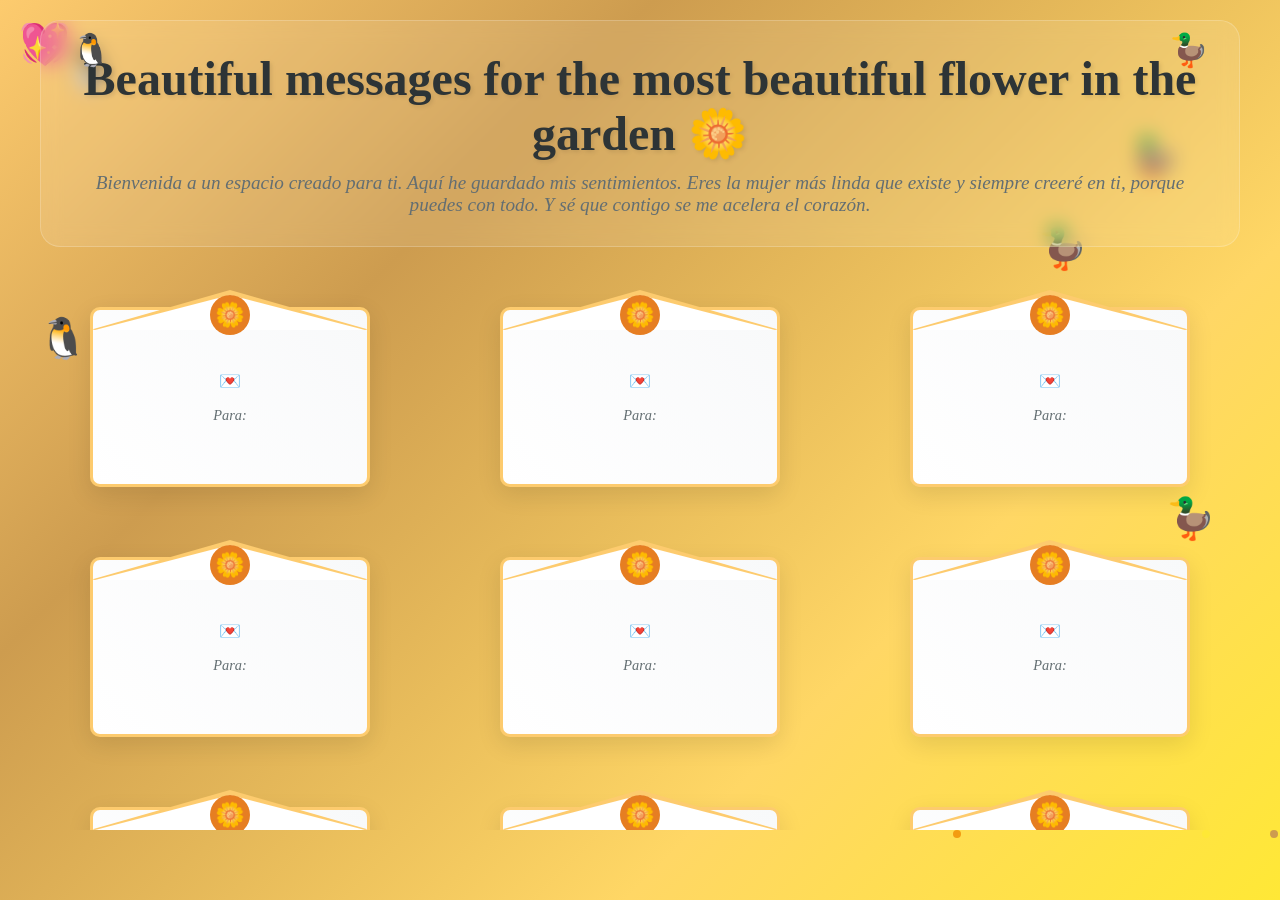
==== index.html @ 3a597d91 "Update index.html" ====
<!DOCTYPE html>
<html lang="en">
<head>
<meta charset="UTF-8">
<meta name="viewport" content="width=device-width, initial-scale=1.0">
<title>LUCIA</title>
<link rel="stylesheet" href="style.css">       
</head>
<body>
<!-- Floating penguins and ducks -->
<div class="floating-animal">🐧</div>
<div class="floating-animal">🦆</div>
<div class="floating-animal">🐧</div>
<div class="floating-animal">🦆</div>
<div class="floating-animal">🐧</div>
<div class="floating-animal">🦆</div>
<div class="floating-animal">🐧</div>
<div class="floating-animal">💖</div>
<div class="floating-animal">💓</div>
<div class="floating-animal">💖</div>
<div class="floating-animal">💓</div>
<div class="floating-animal">💖</div>

<!-- Walking penguin and swimming duck -->
<div class="penguin-waddle">🐧</div>
<div class="duck-swim">🦆</div>

<div class="container">
<div class="header">
<h1>Beautiful messages for the most beautiful flower in the garden 🌼</h1>
<p></p>
<p>Bienvenida a un espacio creado para ti. Aquí he guardado mis sentimientos. Eres la mujer más linda que existe y siempre creeré en ti, porque puedes con todo. Y sé que contigo se me acelera el corazón.</p>
</div>

<div class="message-container">
<!-- Envelope 1 -->
<div class="envelope" onclick="openEnvelope(this)">
    <div class="envelope-front">
        <div class="envelope-seal">🌼</div>
        <div class="envelope-content">
            <div class="envelope-label">💌</div>
            <div class="click-hint">Para:</div>
        </div>
    </div>
    <div class="envelope-back">
        <div class="message-author">🐧</div>
        <div class="message-content">
            Mi amor por ti es como este código: complejo pero sincero, y cada mensaje que te envía es un 'te amo' verdadero. Prefiero tenerte en mi vida, porque la idea de perderte me duele, y el simple hecho de sentirlo me ha aclarado que estos sentimientos son de amor.
        </div>
    </div>
</div>

<!-- Envelope 2 -->
<div class="envelope" onclick="openEnvelope(this)">
    <div class="envelope-front">
        <div class="envelope-seal">🌼</div>
        <div class="envelope-content">
            <div class="envelope-label">💌</div>
            <div class="click-hint">Para:</div>
        </div>
    </div>
    <div class="envelope-back">
        <div class="message-author">🦆</div>
        <div class="message-content">
            Cuando todo parece oscuro, tú eres mi luz. Estas flores brillan para ti, para recordarte que eres la estrella que guía mi camino, la que me hizo decir "por fin te encontré" y saber que no hay nada más que quiera en la vida.
        </div>
    </div>
</div>

<!-- Envelope 3 -->
<div class="envelope" onclick="openEnvelope(this)">
    <div class="envelope-front">
        <div class="envelope-seal">🌼</div>
        <div class="envelope-content">
            <div class="envelope-label">💌</div>
            <div class="click-hint">Para:</div>
        </div>
    </div>
    <div class="envelope-back">
        <div class="message-author">🐧🦆</div>
        <div class="message-content">
           Una lamparita para que ilumine tus noches, así como tú iluminas mis días. Este patito es un pequeño recordatorio de que siempre estoy pensando en ti. Aunque no sé qué va a pasar.
        </div>
    </div>
</div>

<!-- Envelope 4 -->
<div class="envelope" onclick="openEnvelope(this)">
    <div class="envelope-front">
        <div class="envelope-seal">🌼</div>
        <div class="envelope-content">
            <div class="envelope-label">💌</div>
            <div class="click-hint">Para:</div>
        </div>
    </div>
    <div class="envelope-back">
        <div class="message-author">💖</div>
        <div class="message-content">
            Cada punto en estas flores es un pensamiento que tengo sobre ti.
        </div>
    </div>
</div>

<!-- Envelope 5 -->
<div class="envelope" onclick="openEnvelope(this)">
    <div class="envelope-front">
        <div class="envelope-seal">🌼</div>
        <div class="envelope-content">
            <div class="envelope-label">💌</div>
            <div class="click-hint">Para:</div>
        </div>
    </div>
    <div class="envelope-back">
        <div class="message-author">🐧</div>
        <div class="message-content">
            Como el papel iris, tienes mil matices que me fascinan. Estoy tragao' de ti, de tu mirada encantadora y de ese "no sé qué" que me vuelve loco. Este regalo es para que siempre recuerdes lo mucho que te amo.
        </div>
    </div>
</div>

<!-- Envelope 6 -->
<div class="envelope" onclick="openEnvelope(this)">
    <div class="envelope-front">
        <div class="envelope-seal">🌼</div>
        <div class="envelope-content">
            <div class="envelope-label">💌</div>
            <div class="click-hint">Para:</div>
        </div>
    </div>
    <div class="envelope-back">
        <div class="message-author">🦆</div>
        <div class="message-content">
            Estas flores de cartulina representan la alegría y el color que le has dado a mi vida. Hace un año te vi, pero es ahora, después de conocerte, que me siento completamente enamorado. Eres admirable, la mujer más linda que existe, y sé que puedes con todo.
        </div>
    </div>
</div>
<!-- Envelope 7 -->
<div class="envelope" onclick="openEnvelope(this)">
    <div class="envelope-front">
        <div class="envelope-seal">🌼</div>
        <div class="envelope-content">
            <div class="envelope-label">💌</div>
            <div class="click-hint">Para:</div>
        </div>
    </div>
    <div class="envelope-back">
        <div class="message-author">🦆</div>
        <div class="message-content">
            Te hice estas flores con mis propias manos para que duren para siempre. Cada pétalo es una de las mil veces que me quedo sin palabras al verte. Eres encantadora.
        </div>
    </div>
</div>
<!-- Envelope 8 -->
<div class="envelope" onclick="openEnvelope(this)">
    <div class="envelope-front">
        <div class="envelope-seal">🌼</div>
        <div class="envelope-content">
            <div class="envelope-label">💌</div>
            <div class="click-hint">Para:</div>
        </div>
    </div>
    <div class="envelope-back">
        <div class="message-author">🦆</div>
        <div class="message-content">
        Durante un año, mi interes por ti floreció en silencio. Desde hace seis meses, tuve la valentía de hablarte, y hoy, estas flores son una muestra de lo real y sincero que es. Porque por ti, todo lo que hago lo hago por ti, y es que tú me sacas lo mejor de mí.        </div>
    </div>
</div>
<!-- Envelope 9 -->
<div class="envelope" onclick="openEnvelope(this)">
    <div class="envelope-front">
        <div class="envelope-seal">🌼</div>
        <div class="envelope-content">
            <div class="envelope-label">💌</div>
            <div class="click-hint">Si sabes, cierto?</div>
        </div>
    </div>
    <div class="envelope-back">
        <div class="message-author">Lo linda que eres y ...</div>
        <div class="message-content">
        Lo mucho que te amo,quiero y adoro</div>
    </div>
</div>
</div>
</div>

<script>
// Open envelope functionality
function openEnvelope(envelope) {
    envelope.classList.toggle('opened');
}

// Create falling petals
function createPetal() {
    const petal = document.createElement('div');
    petal.className = 'petal';
    petal.style.left = Math.random() * 100 + '%';
    petal.style.animationDelay = Math.random() * 2 + 's';
    petal.style.animationDuration = (Math.random() * 4 + 8) + 's';
    
    // Yellow-themed colors for petals
    const colors = ['#fdcb6e', '#cd9c4f', '#ffd765', '#ffe836', '#f39c12'];
    petal.style.background = colors[Math.floor(Math.random() * colors.length)];
    
    document.body.appendChild(petal);
    
    setTimeout(() => {
        petal.remove();
    }, 12000);
}

// Create petals periodically
setInterval(createPetal, 3000);

// Initial petals
for (let i = 0; i < 8; i++) {
    setTimeout(createPetal, i * 500);
}

// Add some interactive sparkles when clicking envelopes
document.addEventListener('click', function(e) {
    if (e.target.closest('.envelope')) {
        createSparkle(e.pageX, e.pageY);
    }
});

function createSparkle(x, y) {
    const sparkle = document.createElement('div');
    sparkle.innerHTML = '✨';
    sparkle.style.position = 'absolute';
    sparkle.style.left = x + 'px';
    sparkle.style.top = y + 'px';
    sparkle.style.pointerEvents = 'none';
    sparkle.style.fontSize = '1.5rem';
    sparkle.style.animation = 'sparkle 1s ease-out forwards';
    sparkle.style.zIndex = '1000';
    
    document.body.appendChild(sparkle);
    
    setTimeout(() => {
        sparkle.remove();
    }, 1000);
}

// Add sparkle animation
const style = document.createElement('style');
style.textContent = `
    @keyframes sparkle {
        0% {
            transform: scale(0) rotate(0deg);
            opacity: 1;
        }
        50% {
            transform: scale(1) rotate(180deg);
            opacity: 1;
        }
        100% {
            transform: scale(0) rotate(360deg);
            opacity: 0;
        }
    }
`;
document.head.appendChild(style);
</script>
</body>
</html>
---- style.css ----
* {
            margin: 0;
            padding: 0;
            box-sizing: border-box;
        }

        body {
            font-family: 'Georgia', serif;
            background: linear-gradient(135deg, #fdcb6e 0%, #cd9c4f 30%, #ffd765 70%, #ffe836 100%);
            min-height: 100vh;
            padding: 20px;
            position: relative;
            overflow-x: hidden;
        }

        .container {
            max-width: 1200px;
            margin: 0 auto;
            position: relative;
            z-index: 10;
            max-height: 90vh; 
            overflow: hidden; 
        }

        .header {
            text-align: center;
            margin-bottom: 40px;
            color: #2d3436;
            background: rgba(255, 255, 255, 0.1);
            padding: 30px;
            border-radius: 20px;
            backdrop-filter: blur(10px);
            border: 1px solid rgba(255, 255, 255, 0.2);
            position: relative;
        }

        .header::before {
            content: '🐧';
            position: absolute;
            top: 10px;
            left: 30px;
            font-size: 2rem;
            animation: waddle 3s ease-in-out infinite;
        }

        .header::after {
            content: '🦆';
            position: absolute;
            top: 10px;
            right: 30px;
            font-size: 2rem;
            animation: swim 4s ease-in-out infinite;
        }

        @keyframes waddle {
            0%, 100% { transform: rotate(-5deg); }
            50% { transform: rotate(5deg); }
        }

        @keyframes swim {
            0%, 100% { transform: translateX(0px) rotate(0deg); }
            50% { transform: translateX(10px) rotate(-10deg); }
        }

        .header h1 {
            font-size: 3rem;
            margin-bottom: 10px;
            text-shadow: 2px 2px 4px rgba(0,0,0,0.1);
            color: #2d3436;
        }

        .header p {
            font-size: 1.2rem;
            color: #636e72;
            font-style: italic;
        }

        .message-container {
            display: grid;
            grid-template-columns: repeat(auto-fit, minmax(300px, 1fr));
            gap: 30px;
            margin-top: 40px;
        }

        .envelope {
            position: relative;
            width: 280px;
            height: 180px;
            margin: 20px auto;
            cursor: pointer;
            transform-style: preserve-3d;
            transition: transform 0.6s;
        }

        .envelope.opened {
            transform: rotateY(180deg);
        }

        .envelope-front, .envelope-back {
            position: absolute;
            width: 100%;
            height: 100%;
            backface-visibility: hidden;
            border-radius: 10px;
        }

        .envelope-front {
            background: linear-gradient(45deg, #fff 0%, #f8f9fa 100%);
            border: 3px solid #fdcb6e;
            box-shadow: 0 8px 25px rgba(0,0,0,0.1);
            display: flex;
            flex-direction: column;
            align-items: center;
            justify-content: center;
        }

        .envelope-back {
            transform: rotateY(180deg);
            background: rgba(255, 255, 255, 0.95);
            border: 3px solid #fdcb6e;
            box-shadow: 0 8px 25px rgba(0,0,0,0.1);
            padding: 20px;
            overflow-y: auto;
        }

        /* Envelope flap */
        .envelope-front::before {
            content: '';
            position: absolute;
            top: -20px;
            left: 50%;
            transform: translateX(-50%);
            width: 0;
            height: 0;
            border-left: 140px solid transparent;
            border-right: 140px solid transparent;
            border-bottom: 40px solid #fdcb6e;
            border-radius: 5px;
        }

        .envelope-front::after {
            content: '';
            position: absolute;
            top: -15px;
            left: 50%;
            transform: translateX(-50%);
            width: 0;
            height: 0;
            border-left: 135px solid transparent;
            border-right: 135px solid transparent;
            border-bottom: 35px solid #fff;
        }

        .envelope-seal {
            position: absolute;
            top: -15px;
            left: 50%;
            transform: translateX(-50%);
            width: 40px;
            height: 40px;
            background: #e67e22;
            border-radius: 50%;
            display: flex;
            align-items: center;
            justify-content: center;
            font-size: 1.5rem;
            z-index: 5;
            animation: pulse 2s ease-in-out infinite;
        }

        @keyframes pulse {
            0%, 100% { transform: translateX(-50%) scale(1); }
            50% { transform: translateX(-50%) scale(1.1); }
        }

        .envelope-content {
            text-align: center;
            padding: 10px;
        }

        .envelope-label {
            font-size: 1.1rem;
            color: #e67e22;
            font-weight: bold;
            margin-bottom: 10px;
            display: flex;
            align-items: center;
            justify-content: center;
        }

        .click-hint {
            font-size: 0.9rem;
            color: #636e72;
            font-style: italic;
            margin-top: 15px;
            animation: bounce 2s ease-in-out infinite;
        }

        @keyframes bounce {
            0%, 100% { transform: translateY(0px); }
            50% { transform: translateY(-5px); }
        }

        .message-author {
            font-weight: bold;
            color: #e67e22;
            font-size: 1.1rem;
            margin-bottom: 10px;
            display: flex;
            align-items: center;
        }

        .message-content {
            color: #2d3436;
            line-height: 1.6;
            font-size: 0.95rem;
            background: rgba(253, 203, 110, 0.1);
            padding: 12px;
            border-radius: 8px;
            border-left: 4px solid #fdcb6e;
        }

        /* Floating animals */
        .floating-animal {
            position: absolute;
            font-size: 2.5rem;
            animation: float 8s ease-in-out infinite;
            pointer-events: none;
            z-index: 1;
        }

        .floating-animal:nth-child(1) { top: 5%; left: 5%; animation-delay: 0s; }
        .floating-animal:nth-child(2) { top: 15%; right: 8%; animation-delay: 1s; }
        .floating-animal:nth-child(3) { top: 35%; left: 3%; animation-delay: 2s; }
        .floating-animal:nth-child(4) { top: 55%; right: 5%; animation-delay: 3s; }
        .floating-animal:nth-child(5) { top: 75%; left: 10%; animation-delay: 4s; }
        .floating-animal:nth-child(6) { top: 25%; right: 15%; animation-delay: 5s; }
        .floating-animal:nth-child(7) { top: 65%; left: 20%; animation-delay: 1.5s; }
        .floating-animal:nth-child(8) { top: 45%; right: 12%; animation-delay: 2.5s; }

        @keyframes float {
            0%, 100% { transform: translateY(0px) rotate(0deg); }
            50% { transform: translateY(-25px) rotate(15deg); }
        }

        /* Petals falling animation */
        .petal {
            position: absolute;
            width: 8px;
            height: 8px;
            background: #fdcb6e;
            border-radius: 50%;
            animation: fall 12s linear infinite;
            pointer-events: none;
            z-index: 1;
        }

        @keyframes fall {
            0% {
                transform: translateY(-100vh) rotate(0deg);
                opacity: 1;
            }
            100% {
                transform: translateY(100vh) rotate(360deg);
                opacity: 0;
            }
        }

        /* Special penguin and duck elements */
        .penguin-waddle {
            position: fixed;
            bottom: 20px;
            left: -60px;
            font-size: 3rem;
            animation: penguin-walk 15s linear infinite;
            z-index: 5;
        }

        @keyframes penguin-walk {
            0% { left: -60px; transform: scaleX(1); }
            50% { left: calc(50% - 30px); }
            100% { left: calc(100% + 60px); transform: scaleX(1); }
        }

        .duck-swim {
            position: fixed;
            top: 20px;
            right: -60px;
            font-size: 2.5rem;
            animation: duck-swim 20s linear infinite;
            z-index: 5;
        }

        @keyframes duck-swim {
            0% { right: -60px; transform: scaleX(-1); }
            50% { right: calc(50% - 30px); }
            100% { right: calc(100% + 60px); transform: scaleX(-1); }
        }

        @media (max-width: 768px) {
            .header h1 {
                font-size: 2rem;
            }
            
            .message-container {
                grid-template-columns: 1fr;
                gap: 20px;
            }
            
            .envelope {
                width: 250px;
                height: 160px;
            }
        }
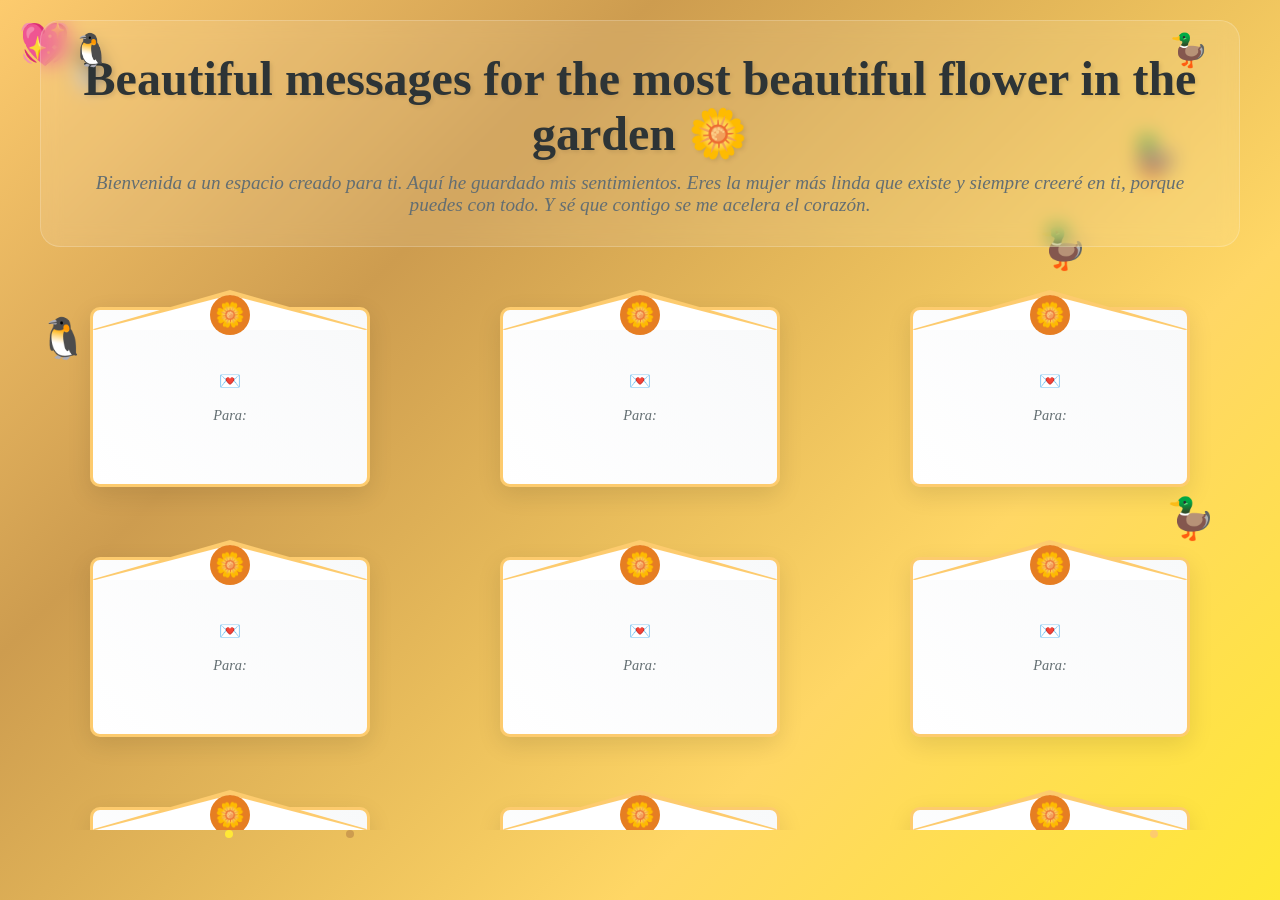
==== commit ddcb0f0c: "Update index.html" ====
--- a/index.html
+++ b/index.html
@@ -22,8 +22,6 @@
 <div class="floating-animal">💖</div>
 
 <!-- Walking penguin and swimming duck -->
-<div class="penguin-waddle">🐧</div>
-<div class="duck-swim">🦆</div>
 
 <div class="container">
 <div class="header">
--- a/style.css
+++ b/style.css
@@ -3,6 +3,7 @@
             padding: 0;
             box-sizing: border-box;
         }
+
 
         body {
             font-family: 'Georgia', serif;
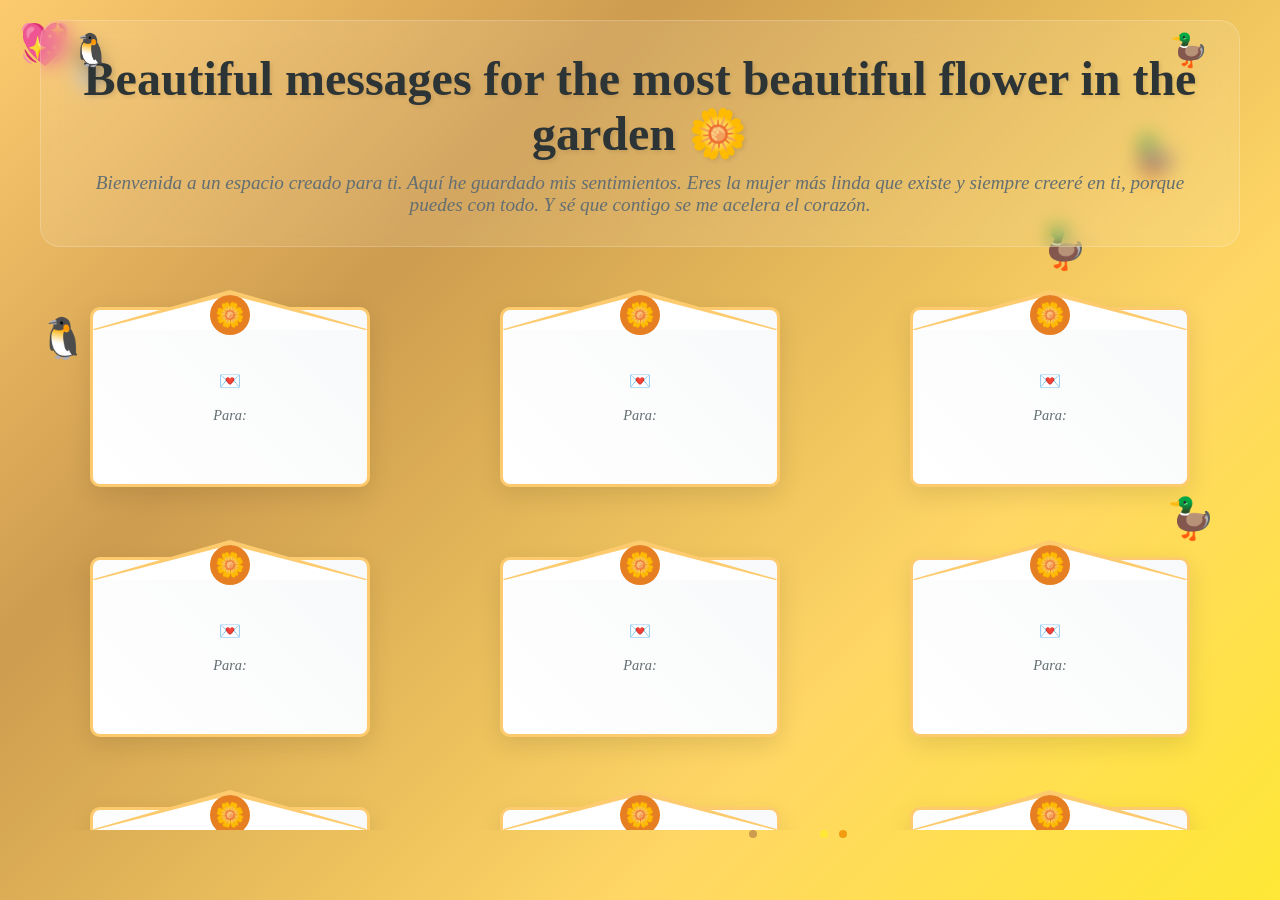
==== commit f78fb444: "Update index.html" ====
--- a/index.html
+++ b/index.html
@@ -21,7 +21,7 @@
 <div class="floating-animal">💓</div>
 <div class="floating-animal">💖</div>
 
-<!-- Walking penguin and swimming duck -->
+
 
 <div class="container">
 <div class="header">
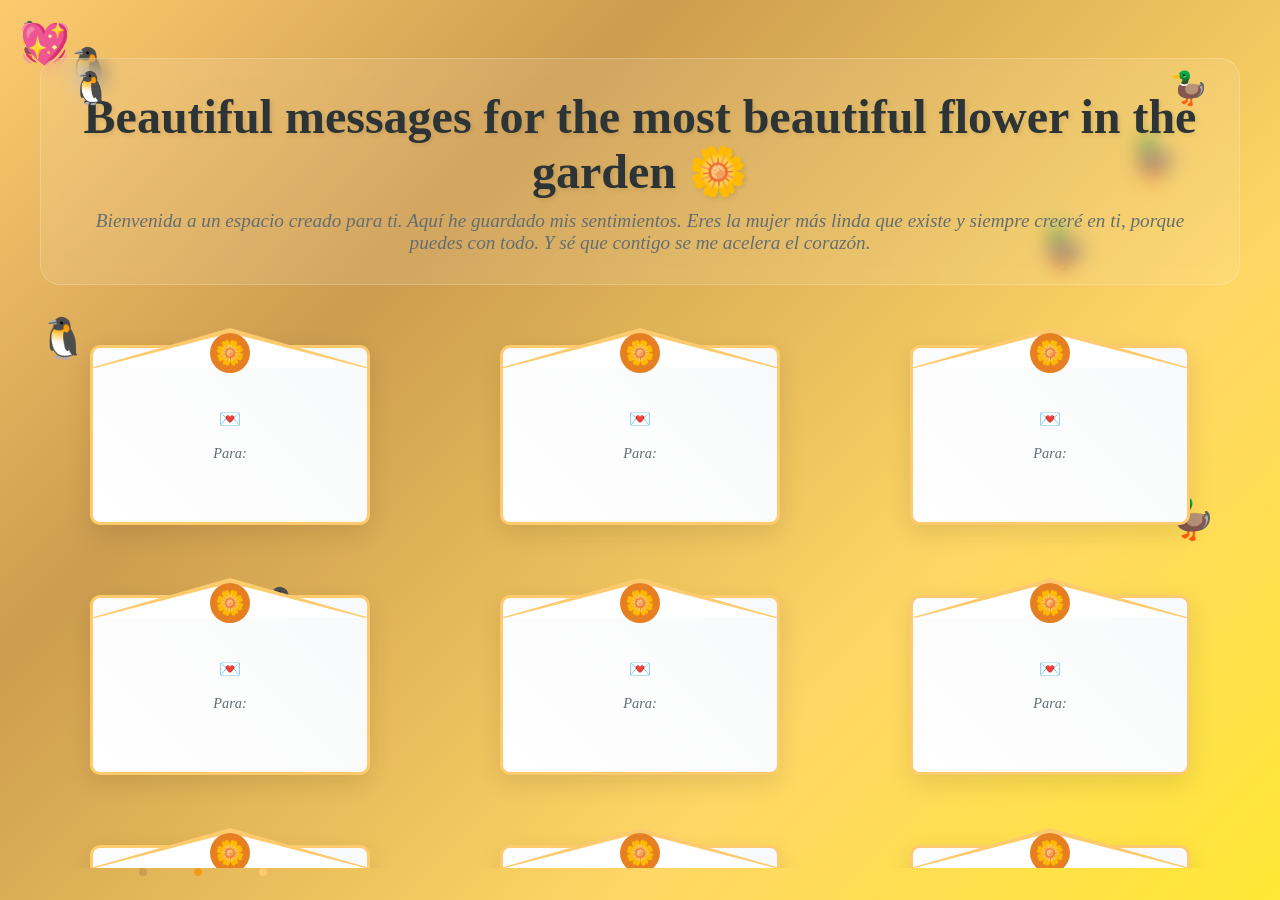
==== commit fc2d1e96: "Update index.html" ====
--- a/index.html
+++ b/index.html
@@ -22,6 +22,14 @@
 <div class="floating-animal">💖</div>
 
 
+
+<!-- Walking penguin and swimming duck -->
+
+
+<div class="penguin-waddle">🐧</div>
+
+
+<div class="duck-swim">🦆</div>
 
 <div class="container">
 <div class="header">
--- a/style.css
+++ b/style.css
@@ -268,36 +268,7 @@
         }
 
         /* Special penguin and duck elements */
-        .penguin-waddle {
-            position: fixed;
-            bottom: 20px;
-            left: -60px;
-            font-size: 3rem;
-            animation: penguin-walk 15s linear infinite;
-            z-index: 5;
-        }
-
-        @keyframes penguin-walk {
-            0% { left: -60px; transform: scaleX(1); }
-            50% { left: calc(50% - 30px); }
-            100% { left: calc(100% + 60px); transform: scaleX(1); }
-        }
-
-        .duck-swim {
-            position: fixed;
-            top: 20px;
-            right: -60px;
-            font-size: 2.5rem;
-            animation: duck-swim 20s linear infinite;
-            z-index: 5;
-        }
-
-        @keyframes duck-swim {
-            0% { right: -60px; transform: scaleX(-1); }
-            50% { right: calc(50% - 30px); }
-            100% { right: calc(100% + 60px); transform: scaleX(-1); }
-        }
-
+        
         @media (max-width: 768px) {
             .header h1 {
                 font-size: 2rem;
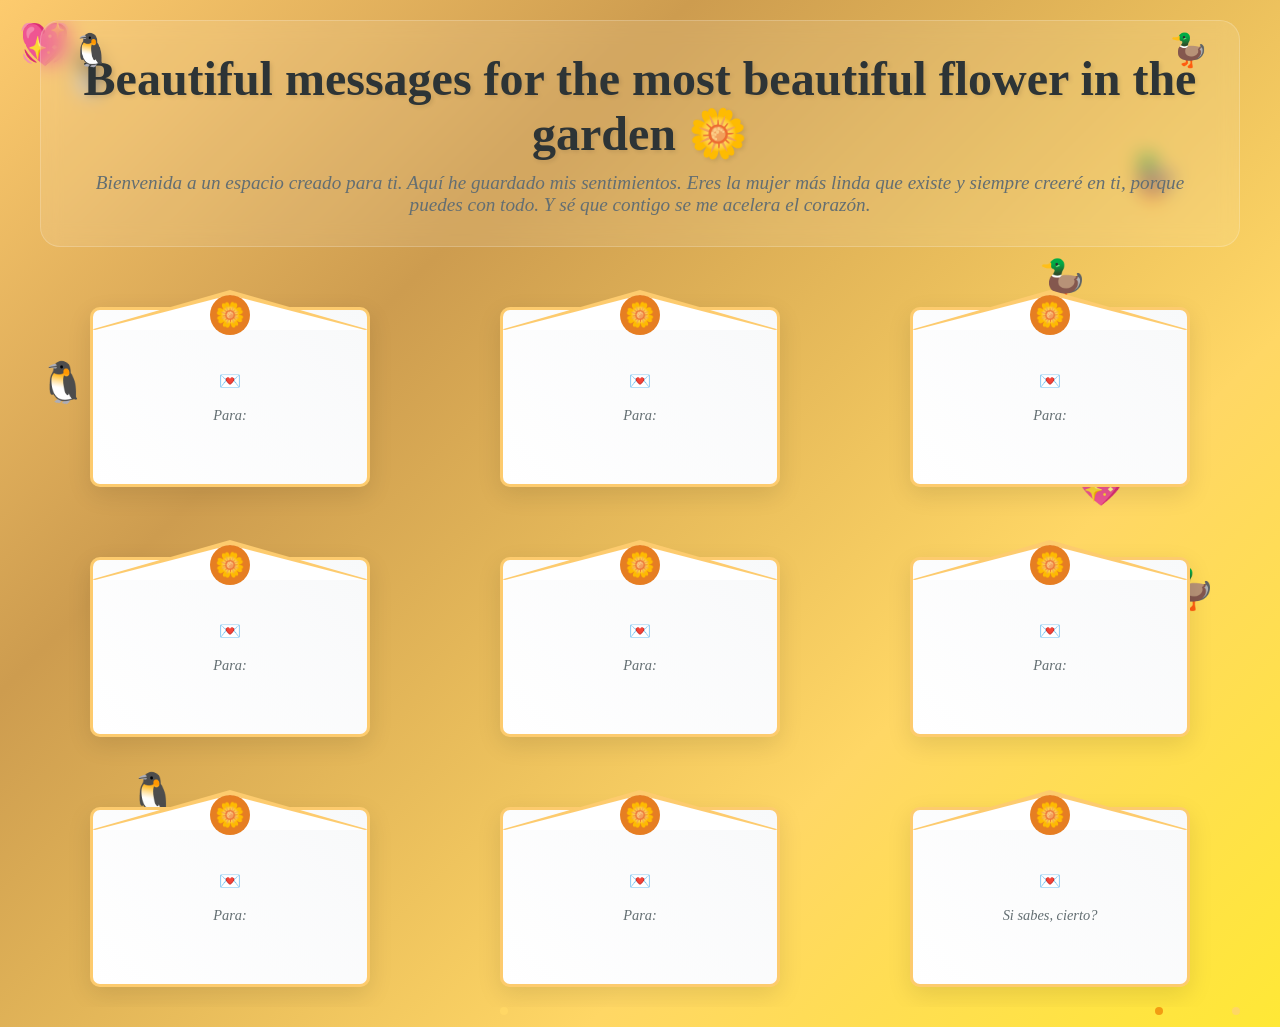
==== commit 1ea7a21c: "Update index.html" ====
--- a/index.html
+++ b/index.html
@@ -51,7 +51,7 @@
     <div class="envelope-back">
         <div class="message-author">🐧</div>
         <div class="message-content">
-            Mi amor por ti es como este código: complejo pero sincero, y cada mensaje que te envía es un 'te amo' verdadero. Prefiero tenerte en mi vida, porque la idea de perderte me duele, y el simple hecho de sentirlo me ha aclarado que estos sentimientos son de amor.
+            Mi amor por ti es como este código: complejo pero sincero, y cada mensaje que te envía es un 'te amo' verdadero. ...
         </div>
     </div>
 </div>
@@ -68,7 +68,7 @@
     <div class="envelope-back">
         <div class="message-author">🦆</div>
         <div class="message-content">
-            Cuando todo parece oscuro, tú eres mi luz. Estas flores brillan para ti, para recordarte que eres la estrella que guía mi camino, la que me hizo decir "por fin te encontré" y saber que no hay nada más que quiera en la vida.
+            Cuando todo parece oscuro, tú eres mi luz. Estas flores brillan para ti, para recordarte que eres la estrella que guía mi corazon, ...
         </div>
     </div>
 </div>
@@ -85,7 +85,7 @@
     <div class="envelope-back">
         <div class="message-author">🐧🦆</div>
         <div class="message-content">
-           Una lamparita para que ilumine tus noches, así como tú iluminas mis días. Este patito es un pequeño recordatorio de que siempre estoy pensando en ti. Aunque no sé qué va a pasar.
+           Una lamparita para que ilumine tus noches,... 
         </div>
     </div>
 </div>
@@ -119,7 +119,7 @@
     <div class="envelope-back">
         <div class="message-author">🐧</div>
         <div class="message-content">
-            Como el papel iris, tienes mil matices que me fascinan. Estoy tragao' de ti, de tu mirada encantadora y de ese "no sé qué" que me vuelve loco. Este regalo es para que siempre recuerdes lo mucho que te amo.
+            Como el papel iris, tienes mil matices que me fascinan. Estoy tragao' de ti, de tu mirada encantadora y de ese "no sé qué" que me vuelve loco... 
         </div>
     </div>
 </div>
@@ -136,7 +136,7 @@
     <div class="envelope-back">
         <div class="message-author">🦆</div>
         <div class="message-content">
-            Estas flores de cartulina representan la alegría y el color que le has dado a mi vida. Hace un año te vi, pero es ahora, después de conocerte, que me siento completamente enamorado. Eres admirable, la mujer más linda que existe, y sé que puedes con todo.
+            Estas flores de cartulina representan la alegría y el color que le has dado a mi vida. ...
         </div>
     </div>
 </div>
@@ -152,8 +152,8 @@
     <div class="envelope-back">
         <div class="message-author">🦆</div>
         <div class="message-content">
-            Te hice estas flores con mis propias manos para que duren para siempre. Cada pétalo es una de las mil veces que me quedo sin palabras al verte. Eres encantadora.
-        </div>
+            Te hice estas flores con mis propias manos para que duren para siempre. ...
+           </div>
     </div>
 </div>
 <!-- Envelope 8 -->
@@ -168,7 +168,8 @@
     <div class="envelope-back">
         <div class="message-author">🦆</div>
         <div class="message-content">
-        Durante un año, mi interes por ti floreció en silencio. Desde hace seis meses, tuve la valentía de hablarte, y hoy, estas flores son una muestra de lo real y sincero que es. Porque por ti, todo lo que hago lo hago por ti, y es que tú me sacas lo mejor de mí.        </div>
+        Durante un año, mi interes por ti floreció en silencio. Desde hace seis meses, tuve la valentía de hablarte,...
+    </div>
     </div>
 </div>
 <!-- Envelope 9 -->
--- a/style.css
+++ b/style.css
@@ -3,7 +3,6 @@
             padding: 0;
             box-sizing: border-box;
         }
-
 
         body {
             font-family: 'Georgia', serif;
@@ -19,7 +18,6 @@
             margin: 0 auto;
             position: relative;
             z-index: 10;
-            max-height: 90vh; 
             overflow: hidden; 
         }
 
@@ -268,7 +266,94 @@
         }
 
         /* Special penguin and duck elements */
-        
+        .penguin-waddle {
+
+
+
+            position: fixed;
+
+
+            bottom: 20px;
+
+
+            left: -60px;
+
+
+            font-size: 3rem;
+
+
+            animation: penguin-walk 15s linear infinite;
+
+
+            z-index: 5;
+
+
+        }
+
+
+
+
+
+        @keyframes penguin-walk {
+
+
+            0% { left: -60px; transform: scaleX(1); }
+
+
+            50% { left: calc(50% - 30px); }
+
+
+            100% { left: calc(100% + 60px); transform: scaleX(1); }
+
+
+        }
+
+
+
+
+
+        .duck-swim {
+
+
+            position: fixed;
+
+
+            top: 20px;
+
+
+            right: -60px;
+
+
+            font-size: 2.5rem;
+
+
+            animation: duck-swim 20s linear infinite;
+
+
+            z-index: 5;
+
+
+        }
+
+
+
+
+
+        @keyframes duck-swim {
+
+
+            0% { right: -60px; transform: scaleX(-1); }
+
+
+            50% { right: calc(50% - 30px); }
+
+
+            100% { right: calc(100% + 60px); transform: scaleX(-1); }
+
+
+        }
+
+
         @media (max-width: 768px) {
             .header h1 {
                 font-size: 2rem;
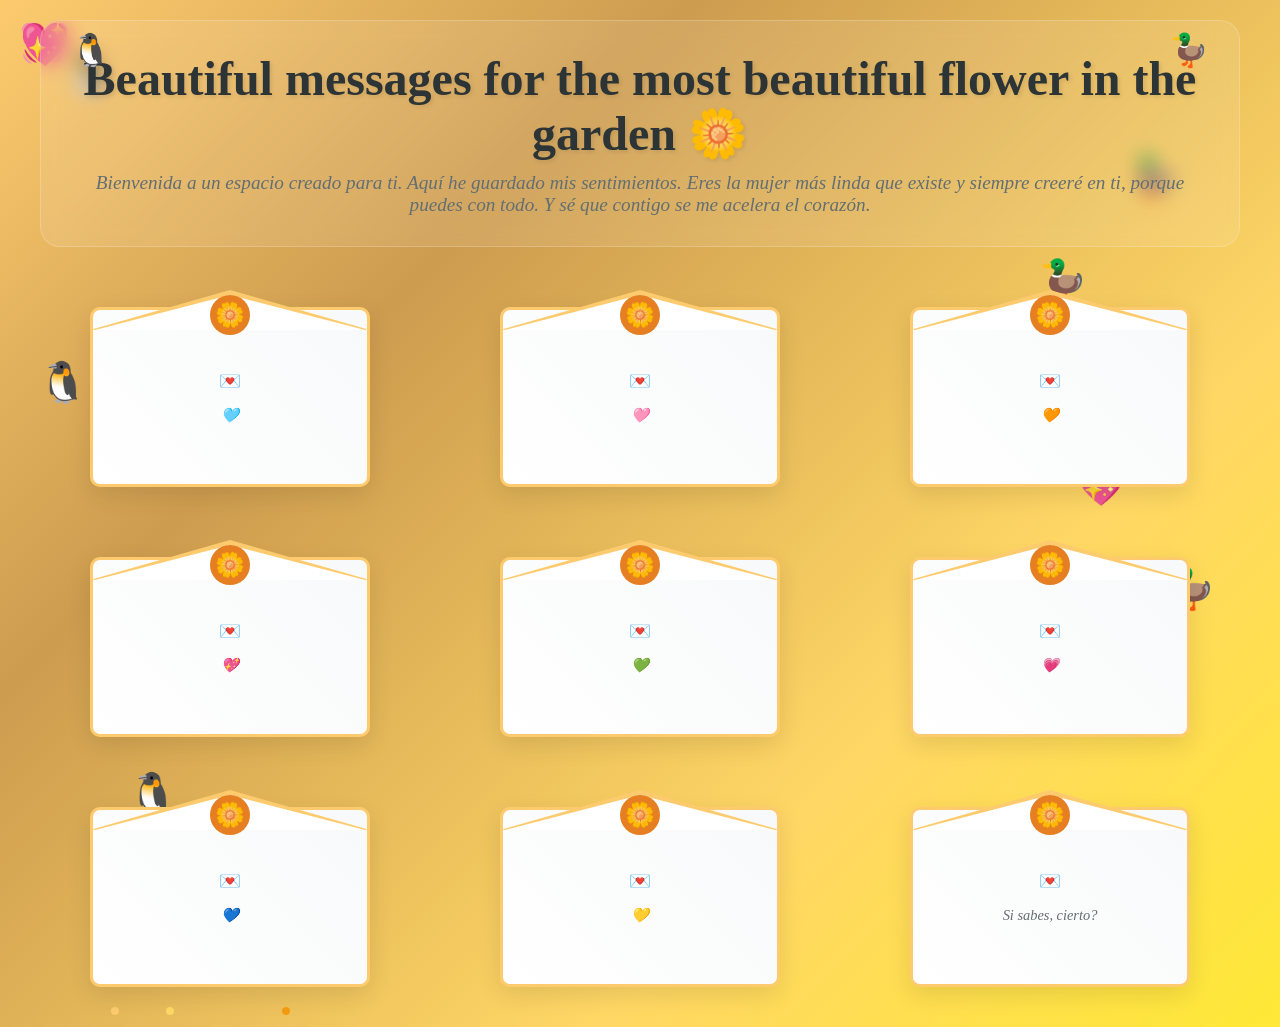
==== commit a7490622: "Update index.html" ====
--- a/index.html
+++ b/index.html
@@ -45,7 +45,7 @@
         <div class="envelope-seal">🌼</div>
         <div class="envelope-content">
             <div class="envelope-label">💌</div>
-            <div class="click-hint">Para:</div>
+            <div class="click-hint">🩵</div>
         </div>
     </div>
     <div class="envelope-back">
@@ -62,7 +62,7 @@
         <div class="envelope-seal">🌼</div>
         <div class="envelope-content">
             <div class="envelope-label">💌</div>
-            <div class="click-hint">Para:</div>
+            <div class="click-hint">🩷</div>
         </div>
     </div>
     <div class="envelope-back">
@@ -79,7 +79,7 @@
         <div class="envelope-seal">🌼</div>
         <div class="envelope-content">
             <div class="envelope-label">💌</div>
-            <div class="click-hint">Para:</div>
+            <div class="click-hint">🧡</div>
         </div>
     </div>
     <div class="envelope-back">
@@ -96,7 +96,7 @@
         <div class="envelope-seal">🌼</div>
         <div class="envelope-content">
             <div class="envelope-label">💌</div>
-            <div class="click-hint">Para:</div>
+            <div class="click-hint">💖</div>
         </div>
     </div>
     <div class="envelope-back">
@@ -113,7 +113,7 @@
         <div class="envelope-seal">🌼</div>
         <div class="envelope-content">
             <div class="envelope-label">💌</div>
-            <div class="click-hint">Para:</div>
+            <div class="click-hint">💚</div>
         </div>
     </div>
     <div class="envelope-back">
@@ -130,7 +130,7 @@
         <div class="envelope-seal">🌼</div>
         <div class="envelope-content">
             <div class="envelope-label">💌</div>
-            <div class="click-hint">Para:</div>
+            <div class="click-hint">💗</div>
         </div>
     </div>
     <div class="envelope-back">
@@ -146,7 +146,7 @@
         <div class="envelope-seal">🌼</div>
         <div class="envelope-content">
             <div class="envelope-label">💌</div>
-            <div class="click-hint">Para:</div>
+            <div class="click-hint">💙</div>
         </div>
     </div>
     <div class="envelope-back">
@@ -162,7 +162,7 @@
         <div class="envelope-seal">🌼</div>
         <div class="envelope-content">
             <div class="envelope-label">💌</div>
-            <div class="click-hint">Para:</div>
+            <div class="click-hint">💛</div>
         </div>
     </div>
     <div class="envelope-back">
--- a/style.css
+++ b/style.css
@@ -3,6 +3,7 @@
             padding: 0;
             box-sizing: border-box;
         }
+
 
         body {
             font-family: 'Georgia', serif;
@@ -18,7 +19,6 @@
             margin: 0 auto;
             position: relative;
             z-index: 10;
-            overflow: hidden; 
         }
 
         .header {
@@ -267,92 +267,37 @@
 
         /* Special penguin and duck elements */
         .penguin-waddle {
-
-
-
             position: fixed;
-
-
             bottom: 20px;
-
-
             left: -60px;
-
-
             font-size: 3rem;
-
-
             animation: penguin-walk 15s linear infinite;
-
-
             z-index: 5;
 
-
-        }
-
-
-
-
-
+        }
         @keyframes penguin-walk {
-
-
             0% { left: -60px; transform: scaleX(1); }
-
-
             50% { left: calc(50% - 30px); }
-
-
             100% { left: calc(100% + 60px); transform: scaleX(1); }
 
-
-        }
-
-
-
-
+        }
 
         .duck-swim {
-
-
             position: fixed;
-
-
             top: 20px;
-
-
             right: -60px;
-
-
             font-size: 2.5rem;
-
-
             animation: duck-swim 20s linear infinite;
-
-
             z-index: 5;
 
-
-        }
-
-
-
-
+        }
 
         @keyframes duck-swim {
-
-
             0% { right: -60px; transform: scaleX(-1); }
-
-
             50% { right: calc(50% - 30px); }
-
-
             100% { right: calc(100% + 60px); transform: scaleX(-1); }
 
-
-        }
-
+        }
 
         @media (max-width: 768px) {
             .header h1 {
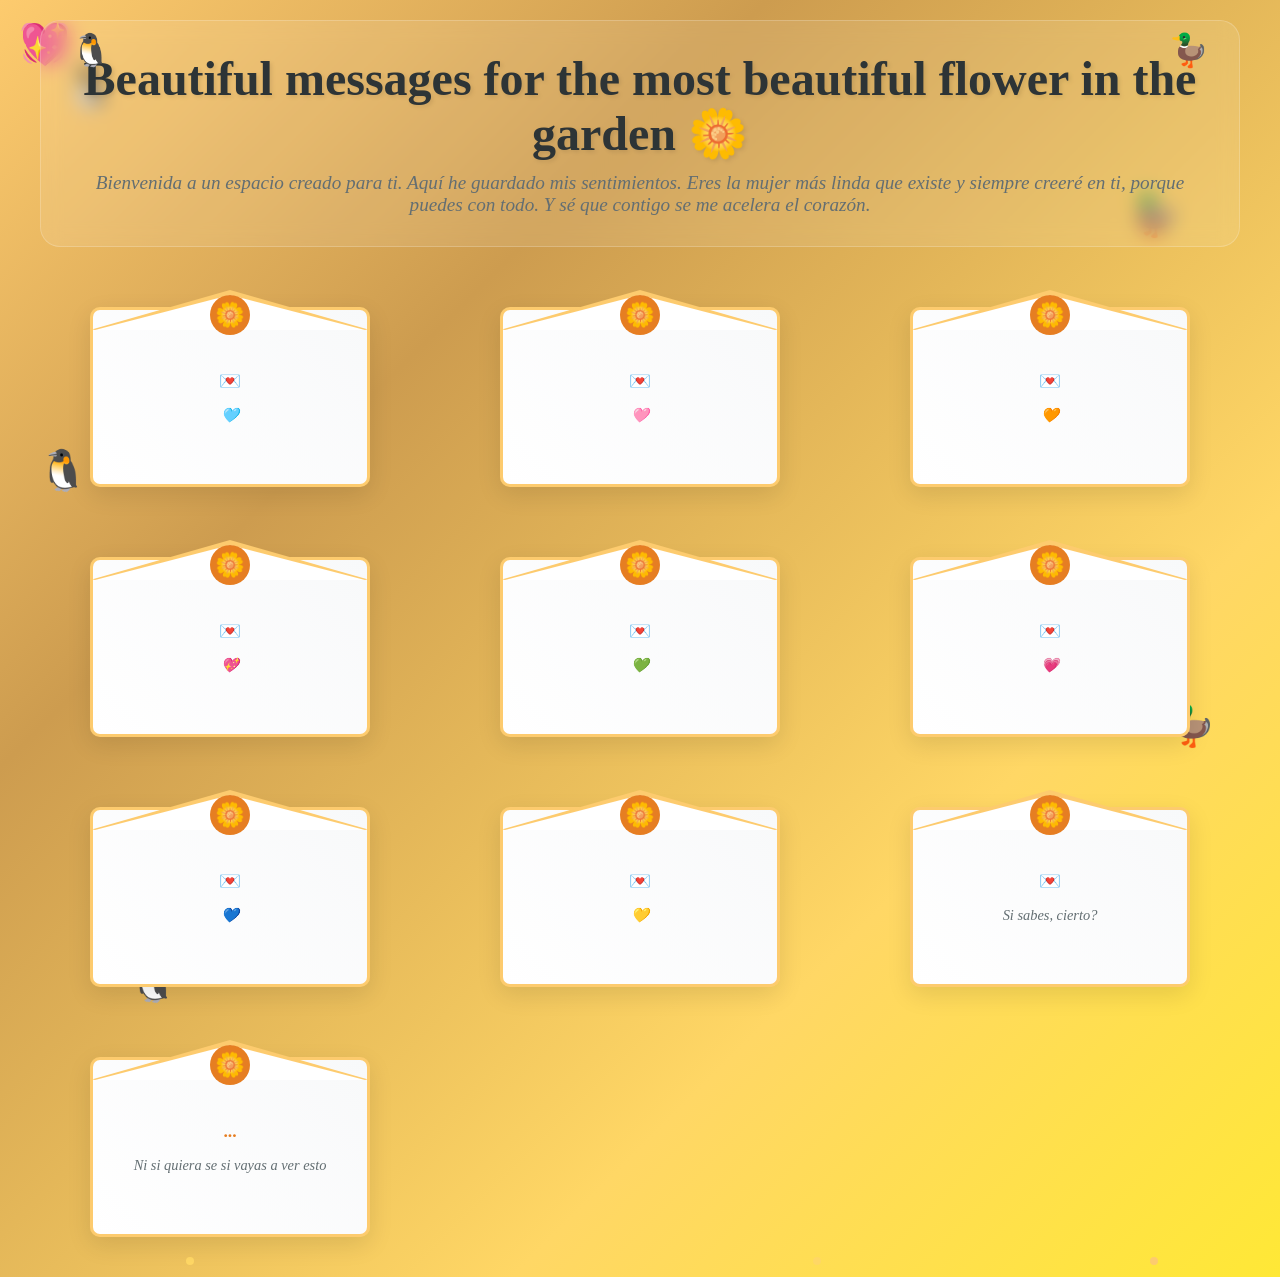
==== commit 9bc48091: "Update index.html" ====
--- a/index.html
+++ b/index.html
@@ -185,6 +185,20 @@
         <div class="message-author">Lo linda que eres y ...</div>
         <div class="message-content">
         Lo mucho que te amo,quiero y adoro</div>
+    </div>
+</div>
+<div class="envelope" onclick="openEnvelope(this)">
+    <div class="envelope-front">
+        <div class="envelope-seal">🌼</div>
+        <div class="envelope-content">
+            <div class="envelope-label">...</div>
+            <div class="click-hint">Ni si quiera se si vayas a ver esto</div>
+        </div>
+    </div>
+    <div class="envelope-back">
+        <div class="message-author">Perdon por ser un completo imbecil</div>
+        <div class="message-content">
+        Básicamente hice algo por lo que no me puedo perdonar. Obviamente sabes que te quiero, pero aun así te lastimé usando algo en lo que habías confiado en mí, y pues eso no tiene corrección. Me estoy detestando por eso. Perdón por decepcionarte, de corazón lo siento por hacerte llorar. Tú sabes lo que significas para mí. Espero que esa señorita deje de dudar de ella, ya que yo conocí a una mujer muy capaz de todo lo que se proponga. Eres increíble.Y pues te voy a seguir queriendo aunque tu no te des cuenta.</div>
     </div>
 </div>
 </div>
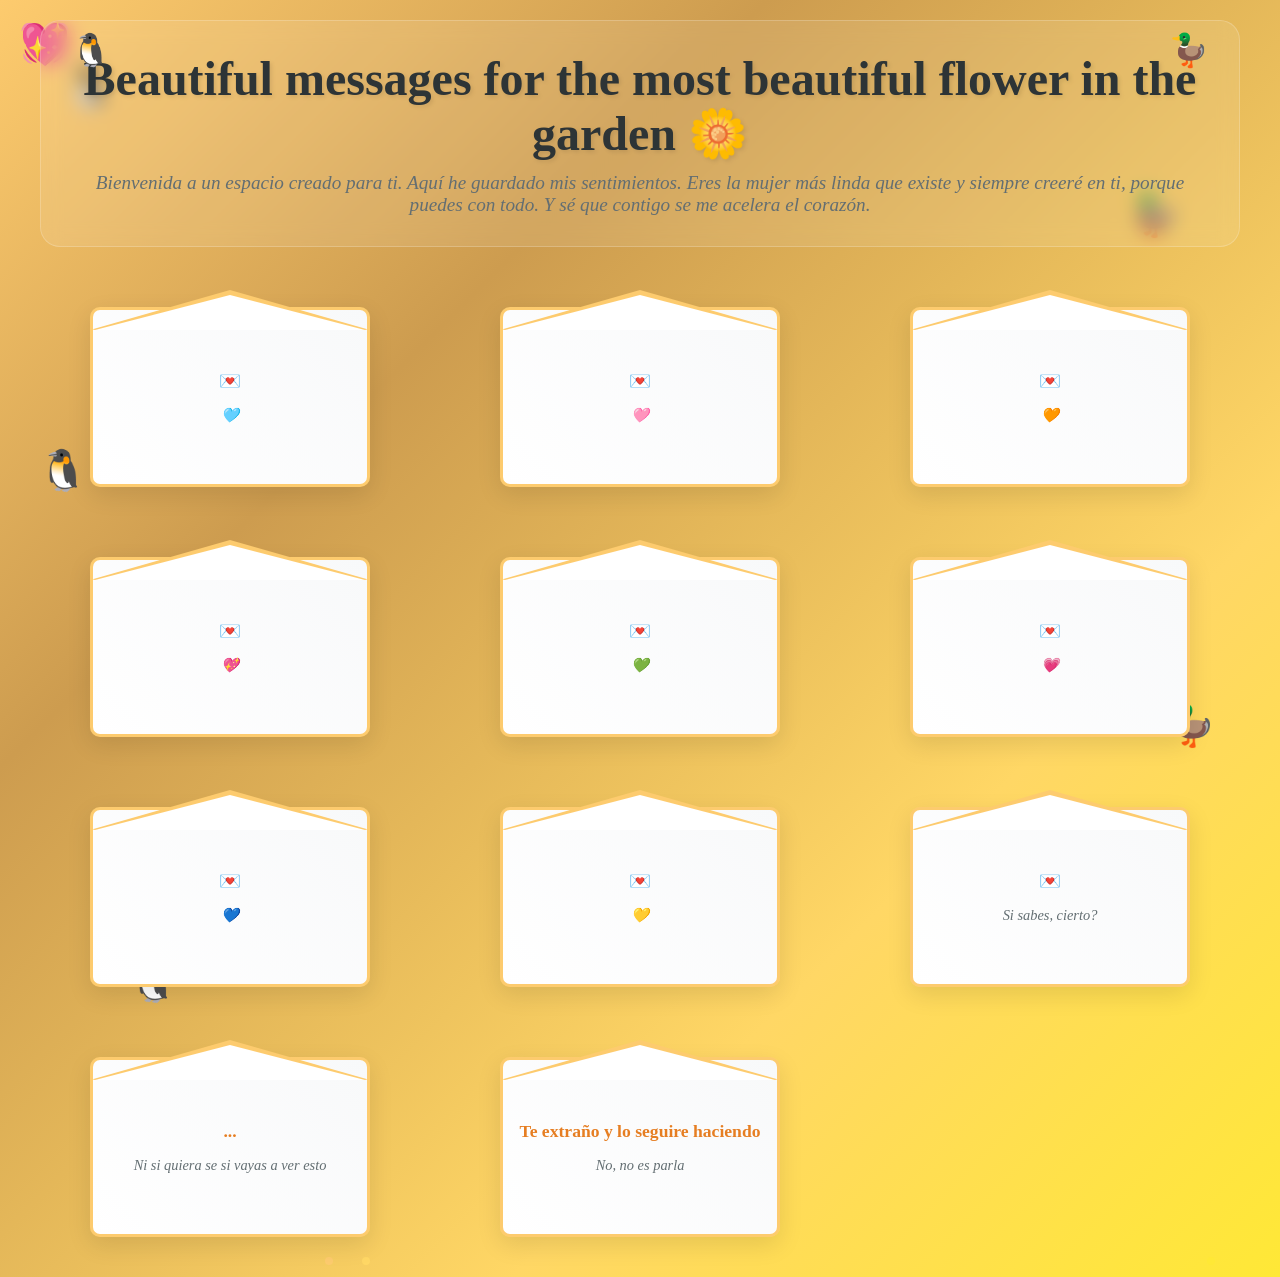
==== commit 67777e49: "Update index.html" ====
--- a/index.html
+++ b/index.html
@@ -201,6 +201,21 @@
         Básicamente hice algo por lo que no me puedo perdonar. Obviamente sabes que te quiero, pero aun así te lastimé usando algo en lo que habías confiado en mí, y pues eso no tiene corrección. Me estoy detestando por eso. Perdón por decepcionarte, de corazón lo siento por hacerte llorar. Tú sabes lo que significas para mí. Espero que esa señorita deje de dudar de ella, ya que yo conocí a una mujer muy capaz de todo lo que se proponga. Eres increíble.Y pues te voy a seguir queriendo aunque tu no te des cuenta.</div>
     </div>
 </div>
+    <div class="envelope" onclick="openEnvelope(this)">
+    <div class="envelope-front">
+        <div class="envelope-seal">🌼</div>
+        <div class="envelope-content">
+            <div class="envelope-label">Te extraño y lo seguire haciendo</div>
+            <div class="click-hint">No, no es parla</div>
+        </div>
+    </div>
+    <div class="envelope-back">
+        <div class="message-author">Te voy a esperar siempre, asi pues nunca pienses volver a hablarme</div>
+        <div class="message-content">
+lo que siento por ti, he sentido, y seguiré sintiendo, sabes que es real, te espere un año y te esperaria mucho mas, no se como no perderte, asi que me queda esperar, te seguiré pensando a diario como siempre he hecho desde que te conozco, y seguiré queriéndote, eres muy importante para mi, y lo seguirás siendo, la página nunca se irá, asi que si, básicamente mis sentimientos por ti, durarán lo que dure la página o el patito, o las flores, o simplemente hasta que deje de existir, AJAKKAKAA, Eres la primer persona que me importa y me seguirás importando. y siempre me arrepentiré de que la única persona que llegue a amar, las cague, probablemente ese fue y sera el error mas grande de mi vida. Pero bueno, en unos añitos te llega un igloo, ya que como sabes, si te digo que haré algo lo cumplo.
+        </div>
+    </div>
+    </div>
 </div>
 </div>
 
